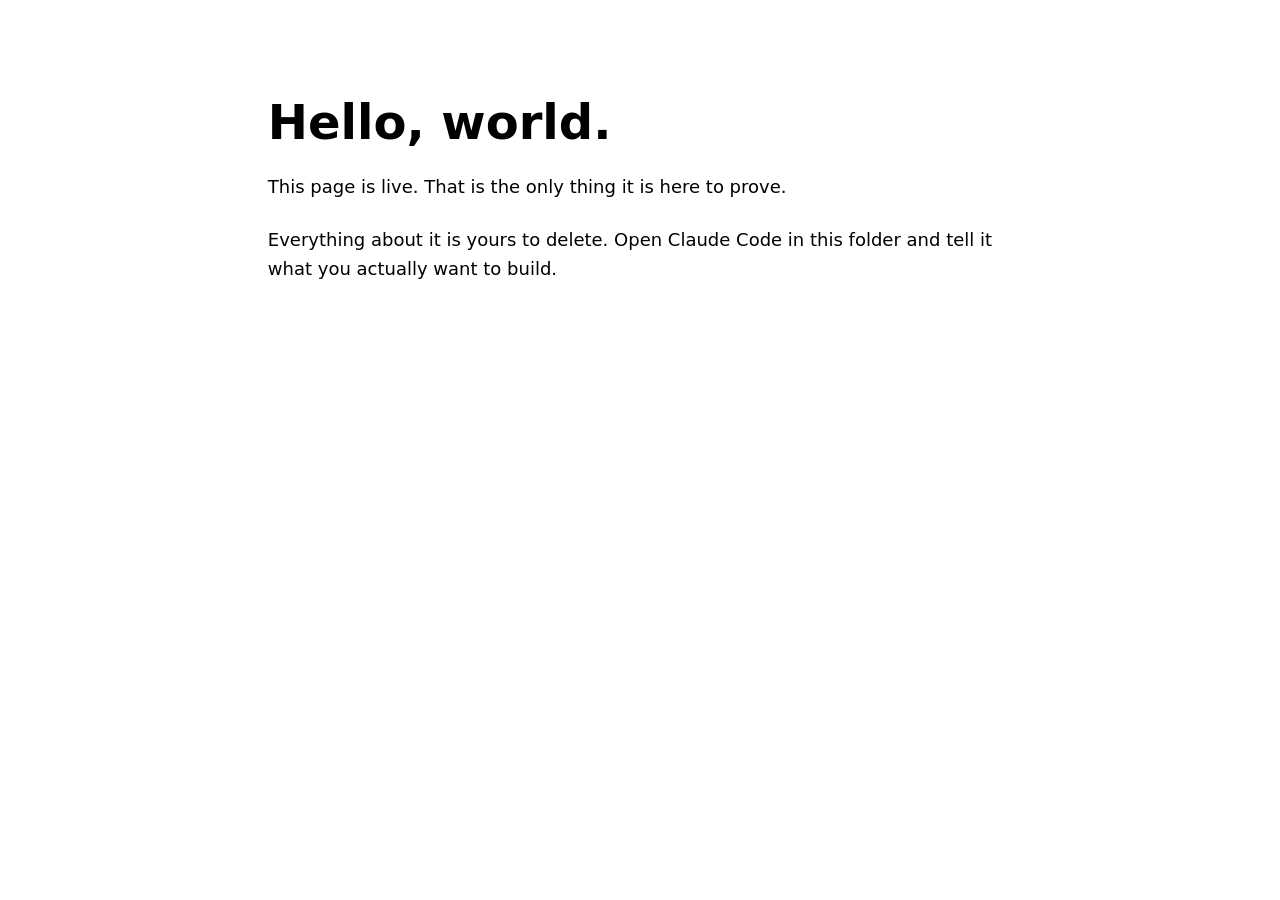
==== index.html @ 1d19a631 "Initial commit" ====
<!doctype html>
<html lang="en">
<head>
  <meta charset="utf-8">
  <meta name="viewport" content="width=device-width, initial-scale=1">
  <title>Hello</title>
  <link rel="stylesheet" href="style.css">
</head>
<body>

  <h1>Hello, world.</h1>

  <p>
    This page is live. That is the only thing it is here to prove.
  </p>

  <p>
    Everything about it is yours to delete. Open Claude Code in this folder and
    tell it what you actually want to build.
  </p>

</body>
</html>
---- style.css ----
/* A deliberately small starting point.
   It exists to prove one thing: this file is loading.
   If you can see spacing and a readable line length, the path in index.html works.

   Delete all of it whenever you want. */

:root {
  /* Makes the page follow the reader's light or dark mode setting, for free. */
  color-scheme: light dark;
}

body {
  font-family: system-ui, -apple-system, "Segoe UI", Roboto, sans-serif;

  /* 65ch caps the line at about 65 characters. Long lines are genuinely hard
     to read, and this single rule does more for legibility than anything else
     in this file. */
  max-width: 65ch;

  margin: 0 auto;
  padding: 4rem 1.5rem;
  line-height: 1.6;
  font-size: 1.125rem;
}

h1 {
  font-size: 3rem;
  line-height: 1.1;
  margin-bottom: 1.5rem;
}

p {
  margin-bottom: 1.5rem;
}
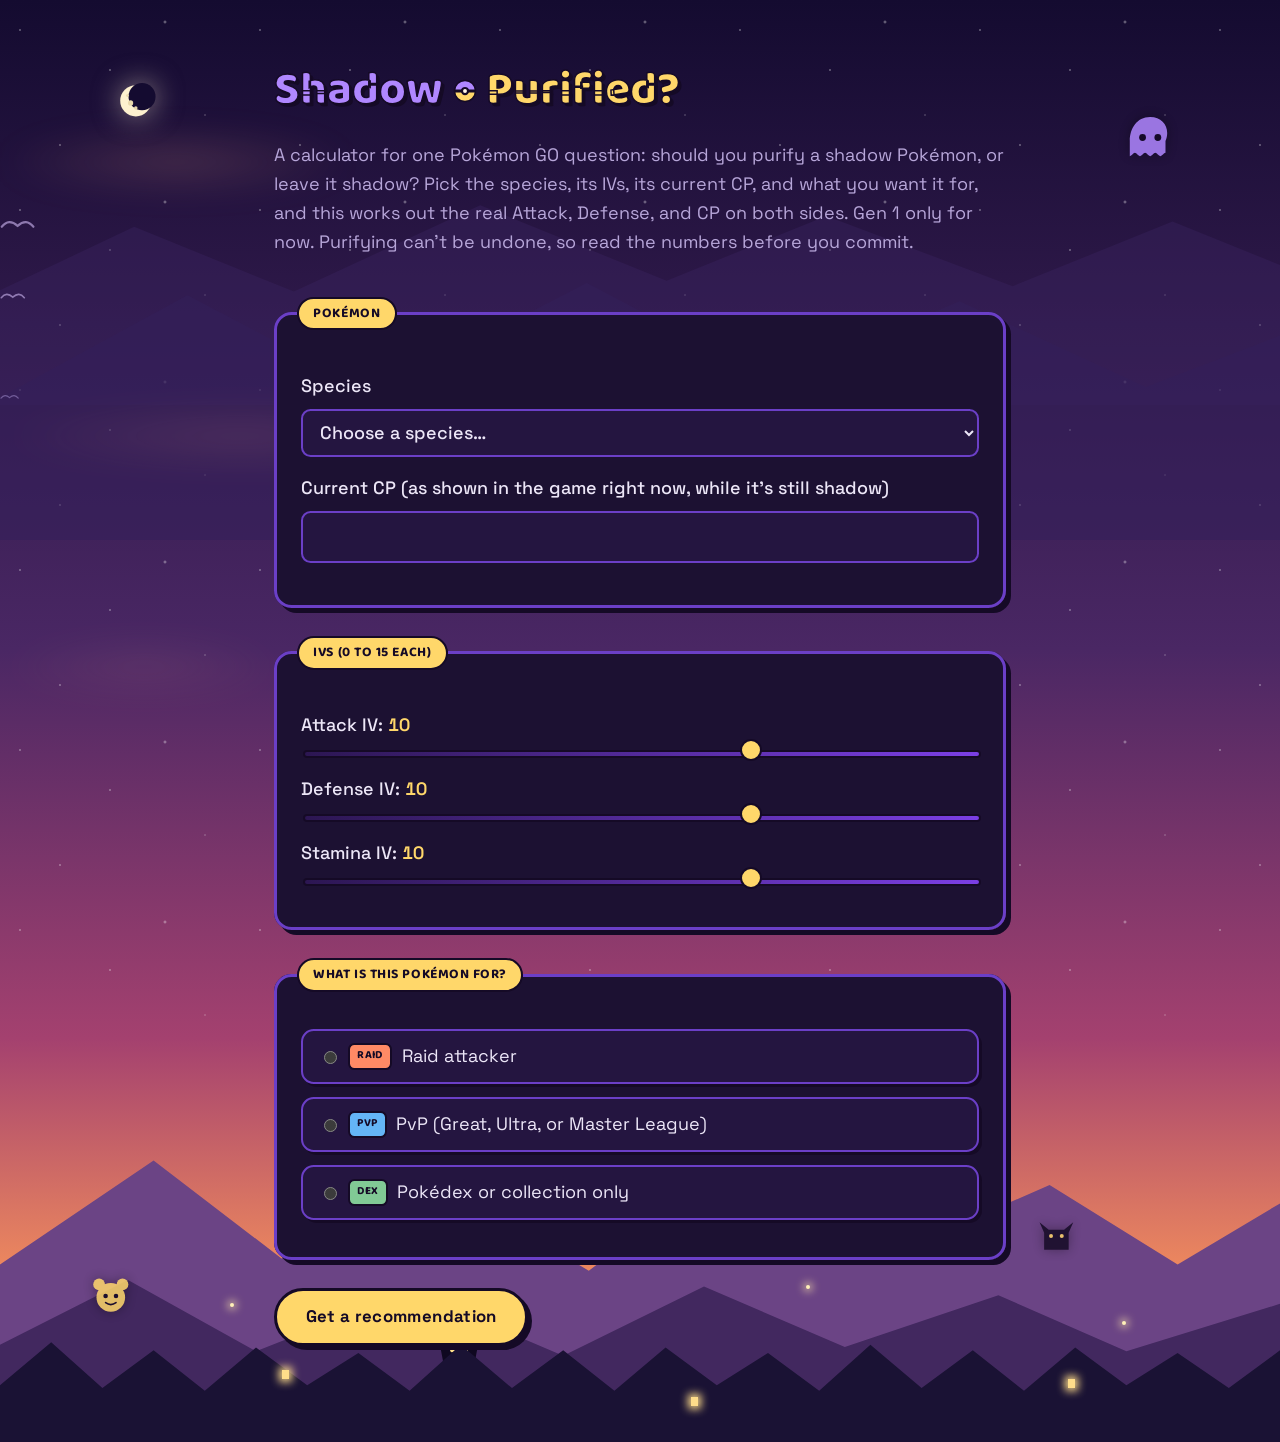
==== commit 440cadf7: "Build the Shadow-or-Purified calculator Replace the starter page with a Pokemon GO shadow/purify dec" ====
--- a/index.html
+++ b/index.html
@@ -3,21 +3,221 @@
 <head>
   <meta charset="utf-8">
   <meta name="viewport" content="width=device-width, initial-scale=1">
-  <title>Hello</title>
+  <title>Shadow or Purified?</title>
+  <link rel="preconnect" href="https://fonts.googleapis.com">
+  <link rel="preconnect" href="https://fonts.gstatic.com" crossorigin>
+  <link href="https://fonts.googleapis.com/css2?family=Baloo+2:wght@500;700;800&family=Space+Grotesk:wght@400;500;600&display=swap" rel="stylesheet">
   <link rel="stylesheet" href="style.css">
 </head>
 <body>
 
-  <h1>Hello, world.</h1>
-
-  <p>
-    This page is live. That is the only thing it is here to prove.
-  </p>
-
-  <p>
-    Everything about it is yours to delete. Open Claude Code in this folder and
-    tell it what you actually want to build.
-  </p>
-
+  <div class="scene" aria-hidden="true">
+    <div class="stars"></div>
+
+    <div class="ridge ridge-far"></div>
+    <div class="ridge ridge-mid"></div>
+
+    <div class="cloud cloud-1"></div>
+    <div class="cloud cloud-2"></div>
+    <div class="cloud cloud-3"></div>
+
+    <div class="shooting-star"></div>
+
+    <svg class="moon" viewBox="0 0 40 40">
+      <circle cx="20" cy="20" r="15" fill="#fdf1cf"/>
+      <circle cx="26" cy="16" r="13" fill="var(--dusk-top)"/>
+      <circle cx="15" cy="22" r="2.5" fill="#e9d9ad"/>
+      <circle cx="20" cy="27" r="1.7" fill="#e9d9ad"/>
+      <circle cx="12" cy="15" r="1.4" fill="#e9d9ad"/>
+    </svg>
+
+    <svg class="bird bird-1" viewBox="0 0 40 16">
+      <path d="M2 12 Q10 2 20 11 Q30 2 38 12" fill="none" stroke="#b9a3dc" stroke-width="2.5" stroke-linecap="round"/>
+    </svg>
+    <svg class="bird bird-2" viewBox="0 0 40 16">
+      <path d="M2 12 Q10 2 20 11 Q30 2 38 12" fill="none" stroke="#b9a3dc" stroke-width="2.5" stroke-linecap="round"/>
+    </svg>
+    <svg class="bird bird-3" viewBox="0 0 40 16">
+      <path d="M2 12 Q10 2 20 11 Q30 2 38 12" fill="none" stroke="#a48fcf" stroke-width="2.5" stroke-linecap="round"/>
+    </svg>
+
+    <svg class="critter critter-ghost" viewBox="0 0 64 64">
+      <path d="M32 6C16 6 8 20 8 34v18c2 0 4-4 6-4s4 4 6 4 4-4 6-4 4 4 6 4 4-4 6-4 4 4 6 4 4-4 6-4V34C56 20 48 6 32 6Z" fill="var(--purple-glow)"/>
+      <circle cx="23" cy="30" r="4" fill="#150a26"/>
+      <circle cx="41" cy="30" r="4" fill="#150a26"/>
+    </svg>
+
+    <div class="layer layer-far"></div>
+    <div class="layer layer-mid"></div>
+
+    <svg class="critter critter-perch" viewBox="0 0 48 48">
+      <path d="M8 44 L8 22 L2 8 L14 18 L34 18 L46 8 L40 22 L40 44 Z" fill="#140a24"/>
+      <circle cx="17" cy="26" r="2.6" fill="var(--gold)"/>
+      <circle cx="31" cy="26" r="2.6" fill="var(--gold)"/>
+    </svg>
+
+    <svg class="peeker" viewBox="0 0 60 40">
+      <path d="M10 40 L4 8 L20 24 L40 24 L56 8 L50 40 Z" fill="#0f0820"/>
+      <circle cx="22" cy="26" r="3.2" fill="#ffdf8a"/>
+      <circle cx="38" cy="26" r="3.2" fill="#ffdf8a"/>
+    </svg>
+
+    <div class="layer layer-near"></div>
+
+    <span class="window w1"></span>
+    <span class="window w2"></span>
+    <span class="window w3"></span>
+    <span class="firefly f1"></span>
+    <span class="firefly f2"></span>
+    <span class="firefly f3"></span>
+    <span class="firefly f4"></span>
+
+    <svg class="critter critter-round" viewBox="0 0 64 64">
+      <circle cx="32" cy="36" r="22" fill="var(--gold)"/>
+      <circle cx="14" cy="16" r="9" fill="var(--gold)"/>
+      <circle cx="50" cy="16" r="9" fill="var(--gold)"/>
+      <circle cx="24" cy="34" r="3.5" fill="#150a26"/>
+      <circle cx="40" cy="34" r="3.5" fill="#150a26"/>
+      <path d="M24 44q8 6 16 0" stroke="#150a26" stroke-width="2.5" fill="none" stroke-linecap="round"/>
+    </svg>
+  </div>
+
+  <main>
+    <header>
+      <h1>
+        <span class="word-shadow">Shadow</span>
+        <svg class="ball-divider" viewBox="0 0 32 32" aria-hidden="true">
+          <path d="M2 16a14 14 0 0 1 28 0Z" fill="#b087ff"/>
+          <path d="M2 16a14 14 0 0 0 28 0Z" fill="#ffd76a"/>
+          <rect x="1.5" y="14" width="29" height="4" fill="#150a26"/>
+          <circle cx="16" cy="16" r="14" fill="none" stroke="#150a26" stroke-width="2"/>
+          <circle cx="16" cy="16" r="5.5" fill="#150a26"/>
+          <circle cx="16" cy="16" r="2.6" fill="#fff8e7"/>
+        </svg>
+        <span class="word-purified">Purified?</span>
+      </h1>
+      <p class="tagline">
+        A calculator for one Pokémon GO question: should you purify a shadow
+        Pokémon, or leave it shadow? Pick the species, its IVs, its current
+        CP, and what you want it for, and this works out the real Attack,
+        Defense, and CP on both sides. Gen 1 only for now. Purifying can't
+        be undone, so read the numbers before you commit.
+      </p>
+    </header>
+
+    <form id="calc-form">
+      <fieldset>
+        <legend>Pokémon</legend>
+
+        <label class="field">
+          Species
+          <select id="species" required>
+            <option value="" disabled selected>Choose a species&hellip;</option>
+          </select>
+        </label>
+
+        <label class="field">
+          Current CP (as shown in the game right now, while it's still shadow)
+          <input type="number" id="current-cp" min="10" max="9999" step="1" required>
+        </label>
+      </fieldset>
+
+      <fieldset>
+        <legend>IVs (0 to 15 each)</legend>
+
+        <label class="field">
+          Attack IV: <output id="iv-atk-value" for="iv-atk">10</output>
+          <input type="range" id="iv-atk" min="0" max="15" step="1" value="10">
+        </label>
+
+        <label class="field">
+          Defense IV: <output id="iv-def-value" for="iv-def">10</output>
+          <input type="range" id="iv-def" min="0" max="15" step="1" value="10">
+        </label>
+
+        <label class="field">
+          Stamina IV: <output id="iv-sta-value" for="iv-sta">10</output>
+          <input type="range" id="iv-sta" min="0" max="15" step="1" value="10">
+        </label>
+      </fieldset>
+
+      <fieldset>
+        <legend>What is this Pokémon for?</legend>
+
+        <label class="option">
+          <input type="radio" name="purpose" value="raid" required>
+          <span class="tag tag-raid">RAID</span>
+          Raid attacker
+        </label>
+
+        <label class="option">
+          <input type="radio" name="purpose" value="pvp">
+          <span class="tag tag-pvp">PVP</span>
+          PvP (Great, Ultra, or Master League)
+        </label>
+
+        <label class="option">
+          <input type="radio" name="purpose" value="dex">
+          <span class="tag tag-dex">DEX</span>
+          Pokédex or collection only
+        </label>
+      </fieldset>
+
+      <button type="submit">Get a recommendation</button>
+    </form>
+
+    <p id="cp-error" class="error" hidden>
+      Those numbers don't line up with a real Pokémon: double check the
+      species, the IVs, and the CP against what the game actually shows you.
+    </p>
+
+    <section id="result" hidden>
+      <h2 id="result-heading">
+        <svg class="icon icon-shadow" viewBox="0 0 24 24" aria-hidden="true">
+          <path d="M12 2a10 10 0 1 0 8.66 15c-4.7 1.35-9.2-2.24-9.2-7A7.2 7.2 0 0 1 15.5 3.06 9.96 9.96 0 0 0 12 2Z"/>
+        </svg>
+        <svg class="icon icon-purified" viewBox="0 0 24 24" aria-hidden="true">
+          <path d="M12 2l1.8 5.6L19.4 9l-5.6 1.8L12 16l-1.8-5.2L4.6 9l5.6-1.4L12 2Zm7 10.5l.9 2.6 2.6.9-2.6.9-.9 2.6-.9-2.6-2.6-.9 2.6-.9.9-2.6Z"/>
+        </svg>
+        <span id="result-verdict"></span>
+      </h2>
+
+      <table id="result-table">
+        <thead>
+          <tr>
+            <th scope="col"></th>
+            <th scope="col">Shadow</th>
+            <th scope="col">Purified</th>
+          </tr>
+        </thead>
+        <tbody>
+          <tr>
+            <th scope="row">Attack</th>
+            <td id="stat-atk-shadow"></td>
+            <td id="stat-atk-purified"></td>
+          </tr>
+          <tr>
+            <th scope="row">Defense</th>
+            <td id="stat-def-shadow"></td>
+            <td id="stat-def-purified"></td>
+          </tr>
+          <tr>
+            <th scope="row">CP</th>
+            <td id="stat-cp-shadow"></td>
+            <td id="stat-cp-purified"></td>
+          </tr>
+        </tbody>
+      </table>
+
+      <p id="result-reasoning"></p>
+      <p class="reminder">
+        Remember: purifying is permanent. There is no way to turn a purified
+        Pokémon back into a shadow one.
+      </p>
+    </section>
+  </main>
+
+  <script src="pokemon-data.js"></script>
+  <script src="script.js"></script>
 </body>
 </html>
--- a/style.css
+++ b/style.css
@@ -1,34 +1,675 @@
-/* A deliberately small starting point.
-   It exists to prove one thing: this file is loading.
-   If you can see spacing and a readable line length, the path in index.html works.
-
-   Delete all of it whenever you want. */
+/* Shadow / Purified theme, styled like a mobile game's card UI.
+   The page lives in the dark "shadow" world by default: near-black,
+   violet glow, chunky rounded cards with hard offset shadows and a
+   playful bubble-letter display font, the way a game's menu screens
+   look, without copying any one game's actual logo or palette.
+   The one thing that ever turns bright is the result panel when the
+   verdict is "purify it", a small pocket of gold/cream light in the
+   dark, echoing the actual calculator.
+   This commits to one look on purpose rather than following the
+   visitor's light/dark system setting, the way a themed game page does. */
 
 :root {
-  /* Makes the page follow the reader's light or dark mode setting, for free. */
-  color-scheme: light dark;
+  color-scheme: dark;
+
+  --void: #0a0714;
+  --panel-solid: #1c1132;
+  --panel-solid-2: #241540;
+  --outline: #150a26;
+  --border: #6b3fc7;
+  --purple-deep: #2c1652;
+  --purple-mid: #7b3fe4;
+  --purple-glow: #b087ff;
+  --text: #ece6f7;
+  --text-dim: #b7a6d9;
+  --danger: #ff8a80;
+
+  --gold: #ffd76a;
+  --gold-deep: #c8900a;
+  --cream: #fff6e2;
+  --ink: #3a2c05;
+
+  --dusk-top: #140b30;
+  --dusk-mid: #4a2764;
+  --dusk-low: #a4416f;
+  --dusk-horizon: #ff9a5a;
+  --mtn-far: #6b4485;
+  --mtn-mid: #42285f;
+  --mtn-near: #1a1234;
+  --window-glow: #ffdd8a;
+}
+
+* {
+  box-sizing: border-box;
+}
+
+html {
+  overflow-x: hidden;
 }
 
 body {
-  font-family: system-ui, -apple-system, "Segoe UI", Roboto, sans-serif;
-
-  /* 65ch caps the line at about 65 characters. Long lines are genuinely hard
-     to read, and this single rule does more for legibility than anything else
-     in this file. */
-  max-width: 65ch;
-
-  margin: 0 auto;
-  padding: 4rem 1.5rem;
+  position: relative;
+  overflow-x: hidden;
+  margin: 0;
+  min-height: 100vh;
+  background: var(--dusk-top);
+  color: var(--text);
+  font-family: "Space Grotesk", system-ui, -apple-system, "Segoe UI", Roboto, sans-serif;
   line-height: 1.6;
   font-size: 1.125rem;
 }
 
+/* An original dusk landscape behind everything: sky, stars, two mountain
+   silhouette layers, a glowing window, and a treeline, all drawn with CSS
+   gradients and clip-path, no images, no borrowed art. Two small original
+   silhouette critters (not any specific Pokemon) drift over it. */
+.scene {
+  position: absolute;
+  inset: 0;
+  z-index: 0;
+  pointer-events: none;
+  overflow: hidden;
+  background: linear-gradient(
+    180deg,
+    var(--dusk-top) 0%,
+    var(--dusk-mid) 45%,
+    var(--dusk-low) 72%,
+    var(--dusk-horizon) 92%,
+    var(--dusk-horizon) 100%
+  );
+}
+
+.stars {
+  position: absolute;
+  inset: 0 0 28% 0;
+  background-image:
+    radial-gradient(1.5px 1.5px at 20px 30px, #fff, transparent),
+    radial-gradient(1.5px 1.5px at 110px 70px, #fff, transparent),
+    radial-gradient(2px 2px at 165px 22px, #fff, transparent),
+    radial-gradient(1px 1px at 205px 115px, #fff, transparent),
+    radial-gradient(1.5px 1.5px at 60px 145px, #fff, transparent);
+  background-size: 240px 180px;
+  background-repeat: repeat;
+  opacity: 0.5;
+  animation: twinkle 5s ease-in-out infinite alternate;
+}
+
+@keyframes twinkle {
+  from { opacity: 0.5; }
+  to { opacity: 0.95; }
+}
+
+/* Faint distant ranges high in the sky, for depth behind the header. */
+.ridge {
+  position: absolute;
+  left: -2%;
+  right: -2%;
+  pointer-events: none;
+}
+
+.ridge-far {
+  top: 15vh;
+  height: 30vh;
+  background: #3b2560;
+  opacity: 0.4;
+  clip-path: polygon(
+    0 100%, 0 62%, 12% 34%, 24% 58%, 38% 26%, 52% 54%,
+    64% 30%, 78% 56%, 90% 32%, 100% 52%, 100% 100%
+  );
+}
+
+.ridge-mid {
+  top: 26vh;
+  height: 34vh;
+  background: #34205a;
+  opacity: 0.55;
+  clip-path: polygon(
+    0 100%, 0 58%, 16% 20%, 30% 52%, 46% 16%, 60% 48%,
+    74% 22%, 88% 50%, 100% 30%, 100% 100%
+  );
+}
+
+/* Soft dusk clouds catching warm light, drifting slowly. */
+.cloud {
+  position: absolute;
+  height: 4rem;
+  border-radius: 50%;
+  background: radial-gradient(ellipse at center, rgba(255, 170, 140, 0.18), transparent 72%);
+  filter: blur(16px);
+}
+
+.cloud-1 {
+  top: 9%;
+  width: 22rem;
+  animation: drift-cloud 70s linear infinite -12s;
+}
+
+.cloud-2 {
+  top: 28%;
+  width: 30rem;
+  opacity: 0.7;
+  animation: drift-cloud 105s linear infinite -50s;
+}
+
+.cloud-3 {
+  top: 44%;
+  width: 18rem;
+  opacity: 0.5;
+  animation: drift-cloud 85s linear infinite -25s;
+}
+
+@keyframes drift-cloud {
+  from { transform: translateX(-30vw); }
+  to { transform: translateX(120vw); }
+}
+
+/* An occasional shooting star. It travels down and to the right; the
+   bar is tilted to the same 20 degrees so the streak follows its path,
+   with the bright head leading and the trail fading out behind it. */
+.shooting-star {
+  position: absolute;
+  top: 7%;
+  left: 42%;
+  width: 110px;
+  height: 2px;
+  background: linear-gradient(90deg, transparent, #fff);
+  border-radius: 2px;
+  opacity: 0;
+  transform: rotate(20deg);
+  animation: shoot 11s ease-in infinite;
+}
+
+.shooting-star::after {
+  content: "";
+  position: absolute;
+  right: -2px;
+  top: -2px;
+  width: 6px;
+  height: 6px;
+  border-radius: 50%;
+  background: #fff;
+  box-shadow: 0 0 10px 2px rgba(255, 255, 255, 0.9);
+}
+
+@keyframes shoot {
+  0%, 82% { opacity: 0; transform: translate(0, 0) rotate(20deg); }
+  85% { opacity: 1; }
+  93% { opacity: 1; }
+  98%, 100% { opacity: 0; transform: translate(260px, 95px) rotate(20deg); }
+}
+
+/* The moon, low in the sky. */
+.moon {
+  position: absolute;
+  top: 5rem;
+  left: 9%;
+  width: 2.6rem;
+  height: 2.6rem;
+  filter: drop-shadow(0 0 14px rgba(253, 241, 207, 0.5));
+}
+
+/* Two birds gliding across the sky. */
+.bird {
+  position: absolute;
+  width: 2.2rem;
+  height: 0.9rem;
+  opacity: 0.7;
+}
+
+.bird-1 {
+  top: 15%;
+  animation: glide 26s linear infinite -8s;
+}
+
+.bird-2 {
+  top: 20%;
+  width: 1.6rem;
+  animation: glide 34s linear infinite -22s;
+}
+
+.bird-3 {
+  top: 27%;
+  width: 1.2rem;
+  opacity: 0.55;
+  animation: glide 40s linear infinite -5s;
+}
+
+@keyframes glide {
+  from { transform: translateX(-10vw); }
+  to { transform: translateX(112vw); }
+}
+
+/* Layered hills, each one solid all the way down to the bottom of the
+   page so no sky shows between them. Furthest back is lightest. */
+.layer {
+  position: absolute;
+  left: 0;
+  right: 0;
+  bottom: 0;
+}
+
+.layer-far {
+  height: 34vh;
+  background: var(--mtn-far);
+  clip-path: polygon(
+    0 100%, 0 42%, 12% 8%, 22% 40%, 34% 14%, 46% 44%, 58% 6%,
+    70% 38%, 82% 16%, 92% 42%, 100% 22%, 100% 100%
+  );
+}
+
+.layer-mid {
+  height: 24vh;
+  background: var(--mtn-mid);
+  clip-path: polygon(
+    0 100%, 0 55%, 10% 25%, 20% 58%, 32% 30%, 44% 60%, 55% 28%,
+    66% 56%, 78% 32%, 88% 58%, 100% 36%, 100% 100%
+  );
+}
+
+.layer-near {
+  height: 15vh;
+  background: var(--mtn-near);
+  clip-path: polygon(
+    0 100%, 0 58%, 4% 26%, 8% 60%, 12% 32%, 16% 62%, 20% 30%, 24% 58%,
+    28% 34%, 32% 62%, 36% 28%, 40% 60%, 44% 32%, 48% 62%, 52% 30%,
+    56% 58%, 60% 34%, 64% 62%, 68% 28%, 72% 60%, 76% 32%, 80% 62%,
+    84% 30%, 88% 58%, 92% 34%, 96% 60%, 100% 32%, 100% 100%
+  );
+}
+
+/* Warm lit windows dotted along the treeline. */
+.window {
+  position: absolute;
+  width: 7px;
+  height: 9px;
+  background: var(--window-glow);
+  box-shadow: 0 0 9px 3px var(--window-glow);
+}
+
+.w1 { bottom: 7vh; left: 22%; animation: flicker 3.5s ease-in-out infinite; }
+.w2 { bottom: 4vh; left: 54%; animation: flicker 4.2s ease-in-out infinite 1s; }
+.w3 { bottom: 6vh; right: 16%; animation: flicker 3s ease-in-out infinite 0.5s; }
+
+@keyframes flicker {
+  0%, 100% { opacity: 1; }
+  50% { opacity: 0.55; }
+}
+
+/* Fireflies drifting just above the trees. */
+.firefly {
+  position: absolute;
+  width: 4px;
+  height: 4px;
+  border-radius: 50%;
+  background: #fff0b8;
+  box-shadow: 0 0 8px 2px rgba(255, 233, 168, 0.9);
+}
+
+.f1 { bottom: 15vh; left: 18%; animation: float-bug 9s ease-in-out infinite; }
+.f2 { bottom: 12vh; left: 40%; animation: float-bug 11s ease-in-out infinite 2s; }
+.f3 { bottom: 17vh; left: 63%; animation: float-bug 8s ease-in-out infinite 1s; }
+.f4 { bottom: 13vh; right: 12%; animation: float-bug 12s ease-in-out infinite 3s; }
+
+@keyframes float-bug {
+  0%, 100% { transform: translate(0, 0); opacity: 0.5; }
+  25% { transform: translate(14px, -10px); opacity: 1; }
+  50% { transform: translate(-6px, -18px); opacity: 0.7; }
+  75% { transform: translate(-16px, -6px); opacity: 1; }
+}
+
+.critter {
+  position: absolute;
+  opacity: 0.85;
+  filter: drop-shadow(0 0 6px rgba(0, 0, 0, 0.4));
+}
+
+.critter-ghost {
+  top: 7rem;
+  right: 8%;
+  width: 3.4rem;
+  height: 3.4rem;
+  animation: bob 6s ease-in-out infinite;
+}
+
+.critter-round {
+  bottom: 14vh;
+  left: 7%;
+  width: 2.6rem;
+  height: 2.6rem;
+  animation: bob 5s ease-in-out infinite reverse;
+}
+
+/* A critter sitting on the mid ridge, watching. */
+.critter-perch {
+  bottom: 21vh;
+  right: 16%;
+  width: 2.3rem;
+  height: 2.3rem;
+}
+
+/* A second critter down among the trees, with glowing eyes. */
+.peeker {
+  position: absolute;
+  bottom: 9vh;
+  left: 34%;
+  width: 3rem;
+  height: 2rem;
+}
+
+@keyframes bob {
+  0%, 100% { transform: translateY(0); }
+  50% { transform: translateY(-10px); }
+}
+
+main {
+  position: relative;
+  z-index: 1;
+  max-width: 65ch;
+  margin: 0 auto;
+  padding: 4rem 1.5rem 6rem;
+}
+
+header {
+  margin-bottom: 2.5rem;
+}
+
 h1 {
-  font-size: 3rem;
-  line-height: 1.1;
+  font-family: "Baloo 2", "Space Grotesk", sans-serif;
+  font-weight: 800;
+  font-size: clamp(2.1rem, 6vw, 2.9rem);
+  line-height: 1.15;
+  margin: 0 0 1.5rem;
+  display: flex;
+  align-items: center;
+  flex-wrap: wrap;
+  gap: 0.5rem 0.6rem;
+}
+
+h1 .word-shadow,
+h1 .word-purified {
+  -webkit-text-stroke: 1.5px var(--outline);
+  text-shadow: 3px 3px 0 var(--outline);
+}
+
+h1 .word-shadow {
+  color: var(--purple-glow);
+}
+
+h1 .word-purified {
+  color: var(--gold);
+}
+
+.ball-divider {
+  width: 1.5rem;
+  height: 1.5rem;
+  flex: none;
+  animation: spin-slow 9s linear infinite;
+}
+
+@keyframes spin-slow {
+  to { transform: rotate(360deg); }
+}
+
+.tagline {
+  color: var(--text-dim);
+  margin: 0;
+}
+
+fieldset {
+  border: 3px solid var(--border);
+  border-radius: 1.1rem;
+  padding: 1.5rem 1.5rem 1.5rem;
+  margin: 0 0 1.75rem;
+  background: var(--panel-solid);
+  box-shadow: 5px 5px 0 var(--outline);
+}
+
+legend {
+  font-family: "Baloo 2", sans-serif;
+  font-weight: 700;
+  font-size: 0.85rem;
+  letter-spacing: 0.04em;
+  text-transform: uppercase;
+  color: var(--outline);
+  background: var(--gold);
+  border: 2px solid var(--outline);
+  border-radius: 999px;
+  padding: 0.25rem 0.9rem;
+  margin-left: -0.25rem;
+}
+
+.field {
+  display: block;
+  margin: 1.1rem 0;
+  font-weight: 500;
+}
+
+.field select,
+.field input[type="number"] {
+  display: block;
+  width: 100%;
+  margin-top: 0.5rem;
+  font: inherit;
+  color: var(--text);
+  background: var(--panel-solid-2);
+  border: 2px solid var(--border);
+  border-radius: 0.6rem;
+  padding: 0.6rem 0.8rem;
+}
+
+.field select:focus,
+.field input[type="number"]:focus {
+  outline: none;
+  border-color: var(--purple-glow);
+  box-shadow: 0 0 0 3px rgba(176, 135, 255, 0.3);
+}
+
+.field output {
+  font-weight: 600;
+  font-variant-numeric: tabular-nums;
+  color: var(--gold);
+}
+
+/* Custom range sliders, since the browser default doesn't fit the theme. */
+input[type="range"] {
+  display: block;
+  width: 100%;
+  margin-top: 0.6rem;
+  -webkit-appearance: none;
+  appearance: none;
+  height: 8px;
+  border-radius: 999px;
+  background: linear-gradient(90deg, var(--purple-deep), var(--purple-mid));
+  border: 2px solid var(--outline);
+  cursor: pointer;
+}
+
+input[type="range"]::-webkit-slider-thumb {
+  -webkit-appearance: none;
+  appearance: none;
+  width: 22px;
+  height: 22px;
+  border-radius: 50%;
+  background: var(--gold);
+  border: 2px solid var(--outline);
+  margin-top: -8px;
+}
+
+input[type="range"]::-moz-range-thumb {
+  width: 22px;
+  height: 22px;
+  border-radius: 50%;
+  background: var(--gold);
+  border: 2px solid var(--outline);
+}
+
+input[type="range"]::-moz-range-track {
+  height: 8px;
+  border-radius: 999px;
+  background: linear-gradient(90deg, var(--purple-deep), var(--purple-mid));
+}
+
+/* Radio options styled as chunky selectable pills, like a game's toggle
+   cards, using :has() to light up the pill that wraps the checked input. */
+.option {
+  display: flex;
+  align-items: center;
+  margin: 0.8rem 0;
+  padding: 0.7rem 1rem;
+  border: 2px solid var(--border);
+  border-radius: 0.8rem;
+  background: var(--panel-solid-2);
+  box-shadow: 3px 3px 0 var(--outline);
+  cursor: pointer;
+  transition: transform 0.1s ease, box-shadow 0.1s ease, background 0.15s ease;
+}
+
+.option:has(input:checked) {
+  background: var(--purple-mid);
+  transform: translate(2px, 2px);
+  box-shadow: 1px 1px 0 var(--outline);
+}
+
+.option input {
+  accent-color: var(--gold);
+  margin-right: 0.7rem;
+}
+
+.tag {
+  font-family: "Baloo 2", sans-serif;
+  font-weight: 700;
+  font-size: 0.7rem;
+  letter-spacing: 0.03em;
+  color: var(--outline);
+  border: 2px solid var(--outline);
+  border-radius: 0.4rem;
+  padding: 0.15rem 0.45rem;
+  margin-right: 0.6rem;
+}
+
+.tag-raid { background: #ff8a65; }
+.tag-pvp { background: #64b5f6; }
+.tag-dex { background: #81c995; }
+
+button {
+  font-family: "Baloo 2", sans-serif;
+  font: inherit;
+  font-weight: 700;
+  letter-spacing: 0.02em;
+  font-size: 1.05rem;
+  padding: 0.8rem 1.8rem;
+  border: 3px solid var(--outline);
+  border-radius: 999px;
+  background: var(--gold);
+  color: var(--outline);
+  box-shadow: 4px 4px 0 var(--outline);
+  cursor: pointer;
+  transition: transform 0.1s ease, box-shadow 0.1s ease;
+}
+
+button:hover {
+  filter: brightness(1.05);
+}
+
+button:active {
+  transform: translate(4px, 4px);
+  box-shadow: 0 0 0 var(--outline);
+}
+
+.error {
+  color: var(--danger);
+  font-weight: 600;
+}
+
+/* --- Result panel: the one part of the page that changes theme --- */
+
+#result {
+  margin-top: 2rem;
+  padding: 1.5rem 1.75rem;
+  border-radius: 1.1rem;
+  border: 3px solid var(--border);
+  background: var(--panel-solid);
+  box-shadow: 5px 5px 0 var(--outline);
+  transition: background 0.5s ease, border-color 0.5s ease, box-shadow 0.5s ease, color 0.5s ease;
+  animation: result-pop 0.35s ease;
+}
+
+@keyframes result-pop {
+  from { opacity: 0; transform: scale(0.97) translateY(6px); }
+  to { opacity: 1; transform: scale(1) translateY(0); }
+}
+
+#result.verdict-purified {
+  background: linear-gradient(160deg, var(--cream), #ffecb3 120%);
+  border-color: var(--gold-deep);
+  box-shadow: 5px 5px 0 var(--gold-deep);
+  color: var(--ink);
+}
+
+#result h2 {
+  font-family: "Baloo 2", sans-serif;
+  font-size: 1.35rem;
+  margin: 0 0 1.25rem;
+  display: flex;
+  align-items: center;
+  gap: 0.6rem;
+}
+
+.icon {
+  width: 1.4em;
+  height: 1.4em;
+  flex: none;
+  display: none;
+  fill: currentColor;
+}
+
+#result.verdict-shadow .icon-shadow {
+  display: inline-block;
+  color: var(--purple-glow);
+}
+
+#result.verdict-purified .icon-purified {
+  display: inline-block;
+  color: var(--gold-deep);
+}
+
+#result-table {
+  width: 100%;
+  border-collapse: collapse;
   margin-bottom: 1.5rem;
 }
 
-p {
-  margin-bottom: 1.5rem;
-}
+#result-table th,
+#result-table td {
+  text-align: left;
+  padding: 0.5rem 0.75rem;
+  border-bottom: 2px solid var(--border);
+}
+
+#result.verdict-purified #result-table th,
+#result.verdict-purified #result-table td {
+  border-bottom-color: rgba(200, 144, 10, 0.35);
+}
+
+#result-table th[scope="col"]:not(:first-child),
+#result-table td {
+  text-align: right;
+  font-variant-numeric: tabular-nums;
+}
+
+#result-reasoning {
+  margin-bottom: 1rem;
+}
+
+.reminder {
+  font-size: 0.95rem;
+  font-style: italic;
+  opacity: 0.85;
+  margin-bottom: 0;
+}
+
+@media (max-width: 420px) {
+  main {
+    padding: 3rem 1.1rem 4rem;
+  }
+}
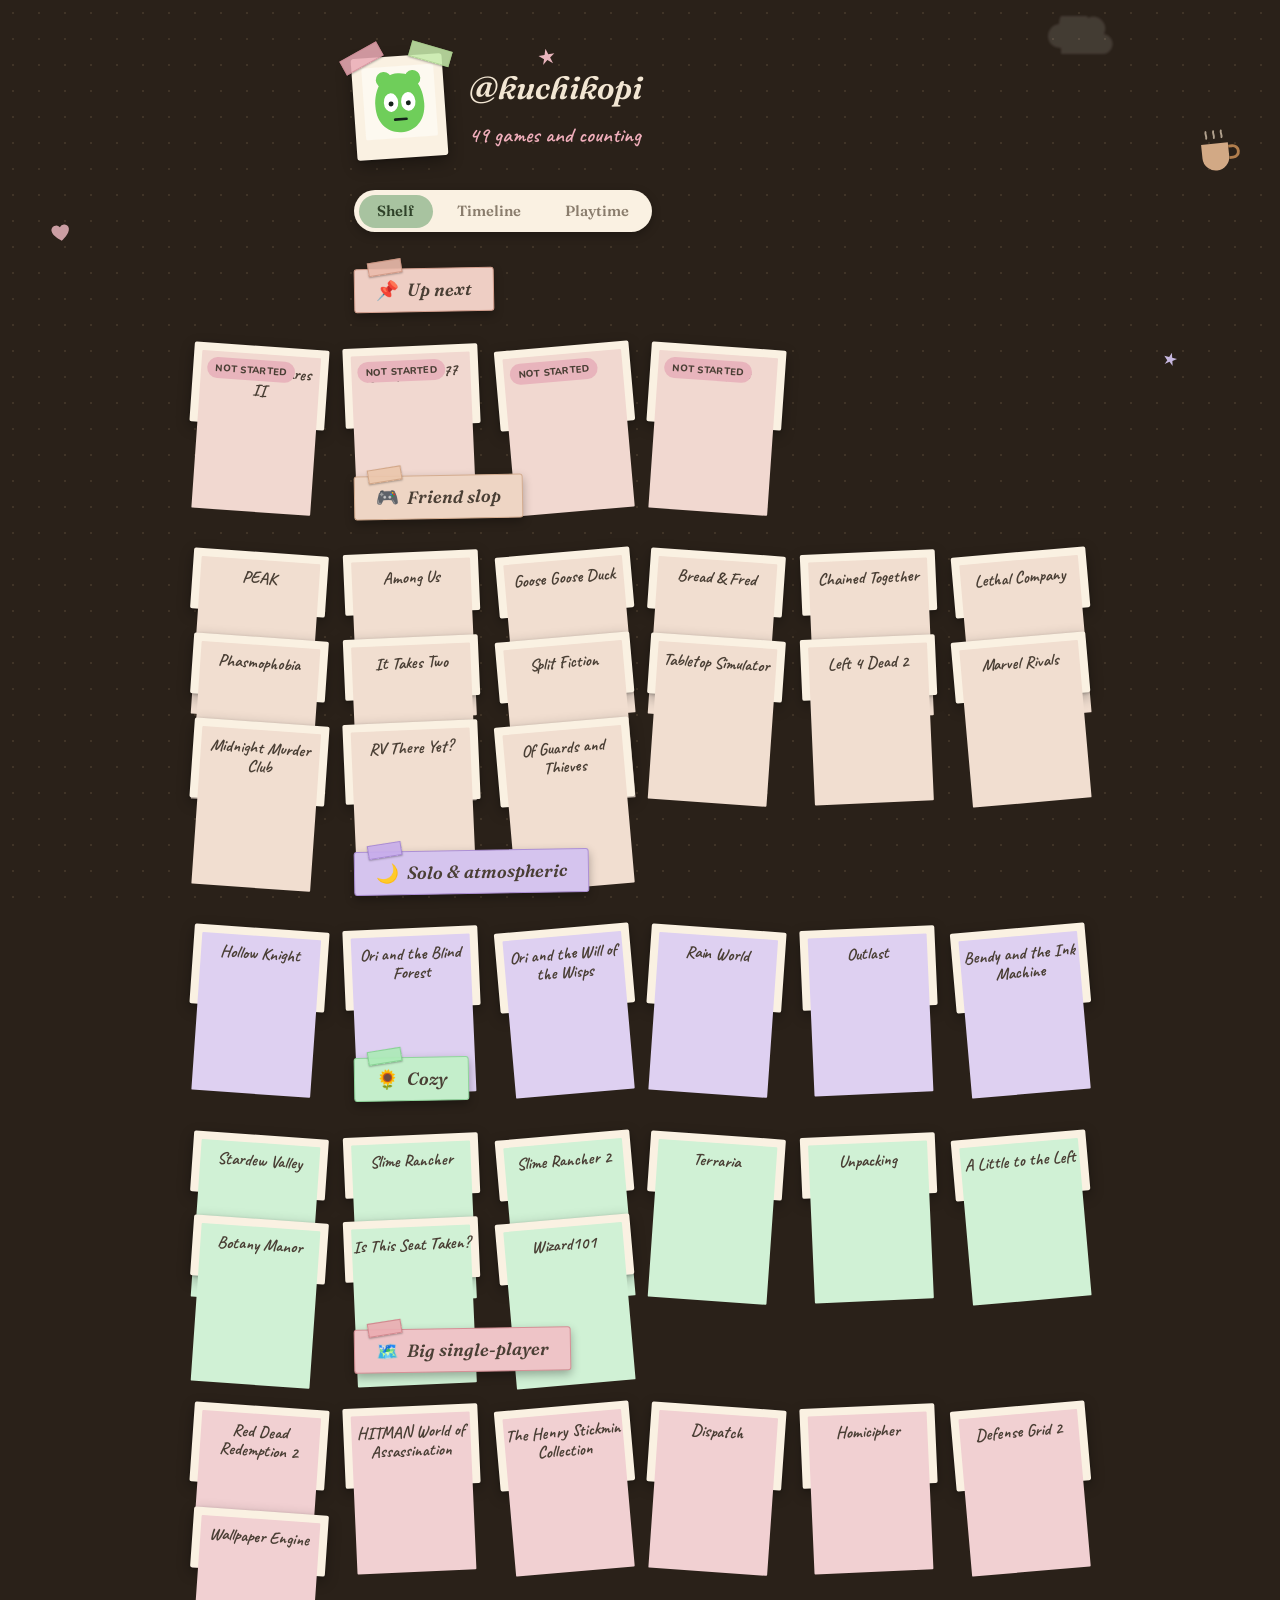
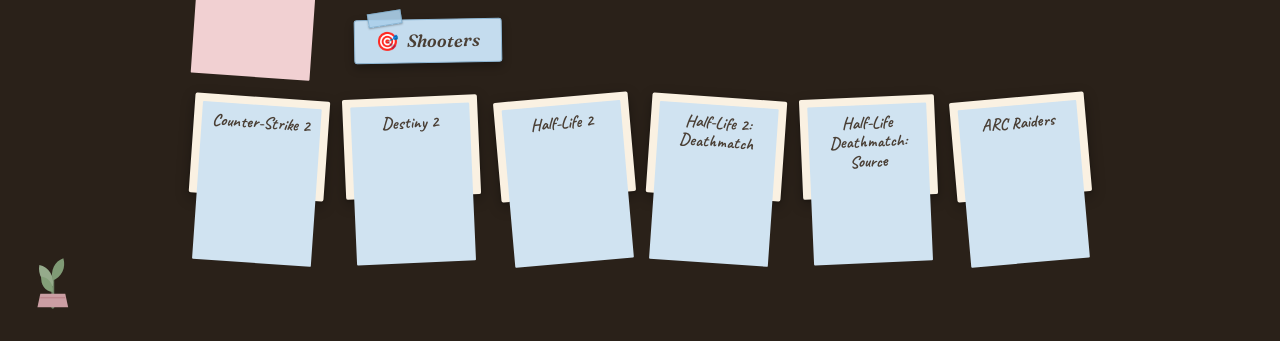
==== commit 10e6bb6c: "Swap Pokemon Go calculator for a game library timeline site The Shadow-or-Purified calculator moves " ====
--- a/index.html
+++ b/index.html
@@ -3,221 +3,72 @@
 <head>
   <meta charset="utf-8">
   <meta name="viewport" content="width=device-width, initial-scale=1">
-  <title>Shadow or Purified?</title>
+  <title>@kuchikopi's game library</title>
   <link rel="preconnect" href="https://fonts.googleapis.com">
   <link rel="preconnect" href="https://fonts.gstatic.com" crossorigin>
-  <link href="https://fonts.googleapis.com/css2?family=Baloo+2:wght@500;700;800&family=Space+Grotesk:wght@400;500;600&display=swap" rel="stylesheet">
-  <link rel="stylesheet" href="style.css">
+  <link rel="preconnect" href="https://cdn.cloudflare.steamstatic.com">
+  <link href="https://fonts.googleapis.com/css2?family=Fraunces:ital,wght@0,500;0,600;1,500;1,600&family=Caveat:wght@600;700&family=Nunito:wght@400;600;700;800&display=swap" rel="stylesheet">
+  <link rel="stylesheet" href="journal.css?v=26">
 </head>
-<body>
+<body class="journal">
 
-  <div class="scene" aria-hidden="true">
-    <div class="stars"></div>
+  <div class="paper-texture" aria-hidden="true"></div>
 
-    <div class="ridge ridge-far"></div>
-    <div class="ridge ridge-mid"></div>
-
-    <div class="cloud cloud-1"></div>
-    <div class="cloud cloud-2"></div>
-    <div class="cloud cloud-3"></div>
-
-    <div class="shooting-star"></div>
-
-    <svg class="moon" viewBox="0 0 40 40">
-      <circle cx="20" cy="20" r="15" fill="#fdf1cf"/>
-      <circle cx="26" cy="16" r="13" fill="var(--dusk-top)"/>
-      <circle cx="15" cy="22" r="2.5" fill="#e9d9ad"/>
-      <circle cx="20" cy="27" r="1.7" fill="#e9d9ad"/>
-      <circle cx="12" cy="15" r="1.4" fill="#e9d9ad"/>
+  <div class="decor" aria-hidden="true">
+    <svg class="doodle doodle-plant" viewBox="0 0 60 70">
+      <path d="M30 68V38" stroke="#7c9473" stroke-width="3" stroke-linecap="round" fill="none"/>
+      <path d="M30 46c-10-2-16-12-14-22 10 2 16 12 14 22Z" fill="#a8c3a0"/>
+      <path d="M30 40c9-3 14-13 11-23-9 3-14 13-11 23Z" fill="#8fb086"/>
+      <path d="M30 52c-8 0-13-8-12-16 8 1 13 9 12 16Z" fill="#93b58a"/>
+      <path d="M14 68h32l-3-14H17Z" fill="#e8b4bc"/>
+      <path d="M17 58h26" stroke="#d99aa4" stroke-width="1.5"/>
     </svg>
-
-    <svg class="bird bird-1" viewBox="0 0 40 16">
-      <path d="M2 12 Q10 2 20 11 Q30 2 38 12" fill="none" stroke="#b9a3dc" stroke-width="2.5" stroke-linecap="round"/>
+    <svg class="doodle doodle-cup" viewBox="0 0 50 46">
+      <path d="M8 16h28v14a14 14 0 0 1-28 0Z" fill="#f0c199"/>
+      <path d="M36 20h4a6 6 0 0 1 0 12h-4" fill="none" stroke="#c98f57" stroke-width="3"/>
+      <path d="M14 10c1-3-1-4 0-7M22 10c1-3-1-4 0-7M30 10c1-3-1-4 0-7" stroke="#c9b8a3" stroke-width="2" fill="none" stroke-linecap="round"/>
     </svg>
-    <svg class="bird bird-2" viewBox="0 0 40 16">
-      <path d="M2 12 Q10 2 20 11 Q30 2 38 12" fill="none" stroke="#b9a3dc" stroke-width="2.5" stroke-linecap="round"/>
-    </svg>
-    <svg class="bird bird-3" viewBox="0 0 40 16">
-      <path d="M2 12 Q10 2 20 11 Q30 2 38 12" fill="none" stroke="#a48fcf" stroke-width="2.5" stroke-linecap="round"/>
-    </svg>
-
-    <svg class="critter critter-ghost" viewBox="0 0 64 64">
-      <path d="M32 6C16 6 8 20 8 34v18c2 0 4-4 6-4s4 4 6 4 4-4 6-4 4 4 6 4 4-4 6-4 4 4 6 4 4-4 6-4V34C56 20 48 6 32 6Z" fill="var(--purple-glow)"/>
-      <circle cx="23" cy="30" r="4" fill="#150a26"/>
-      <circle cx="41" cy="30" r="4" fill="#150a26"/>
-    </svg>
-
-    <div class="layer layer-far"></div>
-    <div class="layer layer-mid"></div>
-
-    <svg class="critter critter-perch" viewBox="0 0 48 48">
-      <path d="M8 44 L8 22 L2 8 L14 18 L34 18 L46 8 L40 22 L40 44 Z" fill="#140a24"/>
-      <circle cx="17" cy="26" r="2.6" fill="var(--gold)"/>
-      <circle cx="31" cy="26" r="2.6" fill="var(--gold)"/>
-    </svg>
-
-    <svg class="peeker" viewBox="0 0 60 40">
-      <path d="M10 40 L4 8 L20 24 L40 24 L56 8 L50 40 Z" fill="#0f0820"/>
-      <circle cx="22" cy="26" r="3.2" fill="#ffdf8a"/>
-      <circle cx="38" cy="26" r="3.2" fill="#ffdf8a"/>
-    </svg>
-
-    <div class="layer layer-near"></div>
-
-    <span class="window w1"></span>
-    <span class="window w2"></span>
-    <span class="window w3"></span>
-    <span class="firefly f1"></span>
-    <span class="firefly f2"></span>
-    <span class="firefly f3"></span>
-    <span class="firefly f4"></span>
-
-    <svg class="critter critter-round" viewBox="0 0 64 64">
-      <circle cx="32" cy="36" r="22" fill="var(--gold)"/>
-      <circle cx="14" cy="16" r="9" fill="var(--gold)"/>
-      <circle cx="50" cy="16" r="9" fill="var(--gold)"/>
-      <circle cx="24" cy="34" r="3.5" fill="#150a26"/>
-      <circle cx="40" cy="34" r="3.5" fill="#150a26"/>
-      <path d="M24 44q8 6 16 0" stroke="#150a26" stroke-width="2.5" fill="none" stroke-linecap="round"/>
+    <svg class="doodle doodle-star doodle-star-1" viewBox="0 0 24 24"><path d="M12 1l2.6 7.9H23l-6.7 4.9L18.9 22 12 16.6 5.1 22l2.6-7.2L1 8.9h8.4Z" fill="#e8b4bc"/></svg>
+    <svg class="doodle doodle-star doodle-star-2" viewBox="0 0 24 24"><path d="M12 1l2.6 7.9H23l-6.7 4.9L18.9 22 12 16.6 5.1 22l2.6-7.2L1 8.9h8.4Z" fill="#c7b8e0"/></svg>
+    <svg class="doodle doodle-heart" viewBox="0 0 24 22"><path d="M12 21S1 14 1 7a6 6 0 0 1 11-3 6 6 0 0 1 11 3c0 7-11 14-11 14Z" fill="#e8b4bc"/></svg>
+    <svg class="doodle doodle-cloud" viewBox="0 0 80 40">
+      <path d="M15 32a12 12 0 0 1-2-24 15 15 0 0 1 29-6 12 12 0 0 1 16 16 10 10 0 0 1-3 20H15Z" fill="#fdf9f0"/>
     </svg>
   </div>
 
   <main>
-    <header>
-      <h1>
-        <span class="word-shadow">Shadow</span>
-        <svg class="ball-divider" viewBox="0 0 32 32" aria-hidden="true">
-          <path d="M2 16a14 14 0 0 1 28 0Z" fill="#b087ff"/>
-          <path d="M2 16a14 14 0 0 0 28 0Z" fill="#ffd76a"/>
-          <rect x="1.5" y="14" width="29" height="4" fill="#150a26"/>
-          <circle cx="16" cy="16" r="14" fill="none" stroke="#150a26" stroke-width="2"/>
-          <circle cx="16" cy="16" r="5.5" fill="#150a26"/>
-          <circle cx="16" cy="16" r="2.6" fill="#fff8e7"/>
+    <header class="profile">
+      <div class="polaroid avatar-polaroid">
+        <span class="tape tape-a"></span>
+        <span class="tape tape-b"></span>
+        <svg class="avatar" viewBox="0 0 100 100" aria-hidden="true">
+          <circle cx="30" cy="18" r="11" fill="#6fce5a"/>
+          <circle cx="70" cy="18" r="11" fill="#6fce5a"/>
+          <path d="M50 10C28 10 16 30 16 54c0 24 15 38 34 38s34-14 34-38C84 30 72 10 50 10Z" fill="#6fce5a"/>
+          <ellipse cx="38" cy="50" rx="10" ry="13" fill="#fff"/>
+          <ellipse cx="62" cy="50" rx="10" ry="13" fill="#fff"/>
+          <circle cx="38" cy="52" r="3.4" fill="#14231a"/>
+          <circle cx="62" cy="52" r="3.4" fill="#14231a"/>
+          <path d="M42 74h16" stroke="#14231a" stroke-width="3.5" stroke-linecap="round"/>
         </svg>
-        <span class="word-purified">Purified?</span>
-      </h1>
-      <p class="tagline">
-        A calculator for one Pokémon GO question: should you purify a shadow
-        Pokémon, or leave it shadow? Pick the species, its IVs, its current
-        CP, and what you want it for, and this works out the real Attack,
-        Defense, and CP on both sides. Gen 1 only for now. Purifying can't
-        be undone, so read the numbers before you commit.
-      </p>
+      </div>
+      <div class="profile-text">
+        <h1>@kuchikopi</h1>
+        <p class="tagline">49 games and counting</p>
+      </div>
     </header>
 
-    <form id="calc-form">
-      <fieldset>
-        <legend>Pokémon</legend>
+    <div class="view-toggle" id="view-toggle" role="tablist">
+      <button type="button" data-view="shelf" class="active">Shelf</button>
+      <button type="button" data-view="timeline">Timeline</button>
+      <button type="button" data-view="playtime">Playtime</button>
+    </div>
 
-        <label class="field">
-          Species
-          <select id="species" required>
-            <option value="" disabled selected>Choose a species&hellip;</option>
-          </select>
-        </label>
+    <div id="library-root"></div>
 
-        <label class="field">
-          Current CP (as shown in the game right now, while it's still shadow)
-          <input type="number" id="current-cp" min="10" max="9999" step="1" required>
-        </label>
-      </fieldset>
-
-      <fieldset>
-        <legend>IVs (0 to 15 each)</legend>
-
-        <label class="field">
-          Attack IV: <output id="iv-atk-value" for="iv-atk">10</output>
-          <input type="range" id="iv-atk" min="0" max="15" step="1" value="10">
-        </label>
-
-        <label class="field">
-          Defense IV: <output id="iv-def-value" for="iv-def">10</output>
-          <input type="range" id="iv-def" min="0" max="15" step="1" value="10">
-        </label>
-
-        <label class="field">
-          Stamina IV: <output id="iv-sta-value" for="iv-sta">10</output>
-          <input type="range" id="iv-sta" min="0" max="15" step="1" value="10">
-        </label>
-      </fieldset>
-
-      <fieldset>
-        <legend>What is this Pokémon for?</legend>
-
-        <label class="option">
-          <input type="radio" name="purpose" value="raid" required>
-          <span class="tag tag-raid">RAID</span>
-          Raid attacker
-        </label>
-
-        <label class="option">
-          <input type="radio" name="purpose" value="pvp">
-          <span class="tag tag-pvp">PVP</span>
-          PvP (Great, Ultra, or Master League)
-        </label>
-
-        <label class="option">
-          <input type="radio" name="purpose" value="dex">
-          <span class="tag tag-dex">DEX</span>
-          Pokédex or collection only
-        </label>
-      </fieldset>
-
-      <button type="submit">Get a recommendation</button>
-    </form>
-
-    <p id="cp-error" class="error" hidden>
-      Those numbers don't line up with a real Pokémon: double check the
-      species, the IVs, and the CP against what the game actually shows you.
-    </p>
-
-    <section id="result" hidden>
-      <h2 id="result-heading">
-        <svg class="icon icon-shadow" viewBox="0 0 24 24" aria-hidden="true">
-          <path d="M12 2a10 10 0 1 0 8.66 15c-4.7 1.35-9.2-2.24-9.2-7A7.2 7.2 0 0 1 15.5 3.06 9.96 9.96 0 0 0 12 2Z"/>
-        </svg>
-        <svg class="icon icon-purified" viewBox="0 0 24 24" aria-hidden="true">
-          <path d="M12 2l1.8 5.6L19.4 9l-5.6 1.8L12 16l-1.8-5.2L4.6 9l5.6-1.4L12 2Zm7 10.5l.9 2.6 2.6.9-2.6.9-.9 2.6-.9-2.6-2.6-.9 2.6-.9.9-2.6Z"/>
-        </svg>
-        <span id="result-verdict"></span>
-      </h2>
-
-      <table id="result-table">
-        <thead>
-          <tr>
-            <th scope="col"></th>
-            <th scope="col">Shadow</th>
-            <th scope="col">Purified</th>
-          </tr>
-        </thead>
-        <tbody>
-          <tr>
-            <th scope="row">Attack</th>
-            <td id="stat-atk-shadow"></td>
-            <td id="stat-atk-purified"></td>
-          </tr>
-          <tr>
-            <th scope="row">Defense</th>
-            <td id="stat-def-shadow"></td>
-            <td id="stat-def-purified"></td>
-          </tr>
-          <tr>
-            <th scope="row">CP</th>
-            <td id="stat-cp-shadow"></td>
-            <td id="stat-cp-purified"></td>
-          </tr>
-        </tbody>
-      </table>
-
-      <p id="result-reasoning"></p>
-      <p class="reminder">
-        Remember: purifying is permanent. There is no way to turn a purified
-        Pokémon back into a shadow one.
-      </p>
-    </section>
   </main>
 
-  <script src="pokemon-data.js"></script>
-  <script src="script.js"></script>
+  <script src="library-data.js?v=26"></script>
+  <script src="library.js?v=26"></script>
 </body>
 </html>
--- a/journal.css
+++ b/journal.css
@@ -0,0 +1,707 @@
+/* Journal / scrapbook theme for the game library (index.html only).
+   The calculator page (shadow-or-purified.html) keeps its own dark
+   game-UI look in style.css - the two pages are meant to feel like
+   different rooms of the same site on purpose: a cozy corkboard next
+   to a glowing arcade cabinet.
+
+   Palette: a dark warm corkboard at night, with cream photos, pastel
+   washi tape, and stickers pinned to it, lit like fairy lights. Two
+   surfaces to keep straight throughout this file: the PAGE (dark, so
+   page-level text uses --page-ink/--page-ink-soft) and PAPER objects
+   pinned to it - polaroids, tape, chips, sticky notes (still light
+   cream, so their own text stays dark via --ink/--ink-soft). Dark
+   theme by design, not following the visitor's light/dark setting -
+   this corkboard doesn't flip to daytime. */
+
+:root {
+  color-scheme: dark;
+
+  --paper: #2a2119;
+  --paper-card: #faf1e2;
+  --paper-line: #4a3c2e;
+  --ink: #4a3f35;
+  --ink-soft: #8a7d6d;
+  --ink-faint: #b3a591;
+
+  --page-ink: #f2e6d3;
+  --page-ink-soft: #c7b39c;
+  --page-ink-faint: #5c4c3c;
+
+  --pink: #e8b4bc;
+  --pink-deep: #f0aebb;
+  --sage: #a8c3a0;
+  --sage-deep: #bfe0b6;
+  --lavender: #c7b8e0;
+  --lavender-deep: #9c86c4;
+  --peach: #f0c199;
+  --peach-deep: #d99a55;
+  --sky: #a9c9d6;
+  --sky-deep: #6ea3b6;
+}
+
+* {
+  box-sizing: border-box;
+}
+
+html {
+  overflow-x: hidden;
+}
+
+body.journal {
+  position: relative;
+  overflow-x: hidden;
+  margin: 0;
+  min-height: 100vh;
+  background: var(--paper);
+  color: var(--page-ink);
+  font-family: "Nunito", system-ui, -apple-system, "Segoe UI", Roboto, sans-serif;
+  line-height: 1.6;
+  font-size: 1.08rem;
+}
+
+/* A faint dot-grid, like graph-paper dot-journal pages, just barely
+   visible against the dark board. */
+.paper-texture {
+  position: fixed;
+  inset: 0;
+  z-index: 0;
+  pointer-events: none;
+  background-image: radial-gradient(circle, var(--paper-line) 1.1px, transparent 1.1px);
+  background-size: 26px 26px;
+  opacity: 0.7;
+}
+
+/* A handful of doodles scattered around the page, purely decorative. */
+.decor {
+  position: absolute;
+  inset: 0;
+  z-index: 0;
+  pointer-events: none;
+  overflow: hidden;
+  height: 100%;
+}
+
+.doodle {
+  position: absolute;
+  opacity: 0.85;
+}
+
+.doodle-plant { width: 3.6rem; bottom: 2rem; left: 1.5rem; }
+.doodle-cup { width: 3rem; top: 8rem; right: 3%; transform: rotate(-6deg); }
+.doodle-star-1 { width: 1.1rem; top: 3rem; left: 42%; transform: rotate(-10deg); opacity: 1; }
+.doodle-star-2 { width: 0.9rem; top: 22rem; right: 8%; transform: rotate(15deg); opacity: 1; }
+.doodle-heart { width: 1.2rem; top: 14rem; left: 4%; transform: rotate(-8deg); }
+/* A soft warm glow instead of a stark white cloud, like light behind curtains. */
+.doodle-cloud { width: 5rem; top: 1rem; right: 12%; opacity: 0.12; filter: blur(1px); }
+
+main {
+  position: relative;
+  z-index: 1;
+  max-width: 62ch;
+  margin: 0 auto;
+  padding: 3.5rem 1.5rem 6rem;
+}
+
+/* --- Washi tape, reused on any card that wants to look pinned down --- */
+.tape {
+  position: absolute;
+  width: 2.6rem;
+  height: 1rem;
+  background: hsl(var(--h, 350) 62% 80% / 0.85);
+  border: 1px solid hsl(var(--h, 350) 40% 65% / 0.6);
+  box-shadow: 0 1px 2px rgba(0, 0, 0, 0.3);
+}
+
+/* --- Profile header: the avatar as a pinned-up polaroid --- */
+.profile {
+  display: flex;
+  align-items: center;
+  gap: 1.5rem;
+  margin-bottom: 2rem;
+}
+
+.polaroid {
+  position: relative;
+  background: var(--paper-card);
+  padding: 0.6rem 0.6rem 1.3rem;
+  border-radius: 3px;
+  box-shadow: 0 6px 16px rgba(0, 0, 0, 0.33), 0 1px 3px rgba(0, 0, 0, 0.27);
+}
+
+.avatar-polaroid {
+  transform: rotate(-4deg);
+  flex: none;
+}
+
+.avatar-polaroid .tape-a { top: -0.5rem; left: -0.6rem; --h: 350; transform: rotate(-25deg); }
+.avatar-polaroid .tape-b { top: -0.5rem; right: -0.6rem; --h: 95; transform: rotate(20deg); }
+
+.avatar {
+  display: block;
+  width: 4.5rem;
+  height: 4.5rem;
+  background: #fdf9f0;
+  border-radius: 2px;
+}
+
+.profile-text h1 {
+  font-family: "Fraunces", Georgia, serif;
+  font-style: italic;
+  font-weight: 600;
+  font-size: 2rem;
+  margin: 0 0 0.3rem;
+  color: var(--page-ink);
+}
+
+.tagline {
+  font-family: "Caveat", cursive;
+  font-size: 1.35rem;
+  font-weight: 600;
+  color: var(--pink-deep);
+  margin: 0;
+}
+
+.intro {
+  margin: 0 0 1.75rem;
+  color: var(--page-ink-soft);
+  max-width: 55ch;
+}
+
+/* A placeholder the site owner fills in - a light pencil-dashed note.
+   Default colors assume it's sitting directly on the dark page (most
+   uses are); .feature-body overrides it below for the one spot it
+   shows up inside a light card instead. */
+.todo {
+  display: inline-block;
+  border-bottom: 2px dashed var(--page-ink-faint);
+  color: var(--page-ink-soft);
+  font-style: italic;
+}
+
+p.todo, .view-note.todo {
+  border: none;
+  border-left: 3px dashed var(--page-ink-faint);
+  padding-left: 0.8rem;
+  display: block;
+}
+
+/* --- The calculator callout, styled as a pinned sticky note --- */
+.featured-build {
+  position: relative;
+  display: inline-block;
+  margin: 0 0 2rem;
+  padding: 0.7rem 1.1rem 0.7rem 2.1rem;
+  background: var(--peach);
+  color: var(--ink);
+  border-radius: 2px;
+  transform: rotate(-1.5deg);
+  box-shadow: 0 4px 10px rgba(0, 0, 0, 0.3);
+}
+
+.featured-build .pin {
+  position: absolute;
+  left: 0.5rem;
+  top: 0.6rem;
+  font-size: 1rem;
+}
+
+.tool-link {
+  font-weight: 800;
+  color: var(--sage-deep);
+  text-decoration: none;
+  border-bottom: 2px solid var(--sage-deep);
+}
+
+.tool-link:hover {
+  color: var(--pink-deep);
+  border-color: var(--pink-deep);
+}
+
+/* --- View toggle: soft pill tabs --- */
+.view-toggle {
+  display: inline-flex;
+  gap: 0.4rem;
+  margin-bottom: 2.25rem;
+  padding: 0.3rem;
+  background: var(--paper-card);
+  border-radius: 999px;
+  box-shadow: 0 3px 10px rgba(0, 0, 0, 0.27);
+}
+
+.view-toggle button {
+  font-family: "Fraunces", Georgia, serif;
+  font-weight: 600;
+  font-size: 0.92rem;
+  color: var(--ink-soft);
+  background: transparent;
+  border: none;
+  border-radius: 999px;
+  padding: 0.45rem 1.15rem;
+  cursor: pointer;
+  transition: background 0.15s ease, color 0.15s ease;
+}
+
+.view-toggle button.active {
+  background: var(--sage);
+  color: #2f4229;
+}
+
+.view-toggle button:not(.active):hover {
+  background: var(--paper-line);
+  color: var(--ink);
+}
+
+/* --- Shelf view: section dividers as tape banners --- */
+.shelf-section {
+  margin-bottom: 3rem;
+}
+
+.shelf-label {
+  position: relative;
+  display: inline-flex;
+  align-items: center;
+  gap: 0.5rem;
+  font-family: "Fraunces", Georgia, serif;
+  font-style: italic;
+  font-weight: 600;
+  font-size: 1.1rem;
+  color: var(--ink);
+  background: hsl(var(--h, 265) 55% 85%);
+  border: 1px solid hsl(var(--h, 265) 45% 70%);
+  padding: 0.4rem 1.3rem;
+  border-radius: 3px;
+  transform: rotate(-1deg);
+  box-shadow: 0 4px 10px rgba(0, 0, 0, 0.3);
+  margin: 0 0 1.6rem;
+}
+
+.shelf-label-icon {
+  font-style: normal;
+  font-size: 1.05em;
+}
+
+/* A little piece of washi tape pinning the top-left corner, tying the
+   section headers into the same scrapbook language as the polaroids. */
+.shelf-label-tape {
+  position: absolute;
+  top: -0.55rem;
+  left: 0.8rem;
+  width: 2.1rem;
+  height: 0.85rem;
+  background: hsl(var(--h, 265) 62% 80% / 0.9);
+  border: 1px solid hsl(var(--h, 265) 40% 60% / 0.6);
+  box-shadow: 0 1px 2px rgba(0, 0, 0, 0.3);
+  transform: rotate(-8deg);
+}
+
+.slop-intro {
+  margin: 0 0 1.4rem;
+  color: var(--page-ink-soft);
+}
+
+/* --- Game cards as tilted polaroids ---
+   The grids break out of main's reading-width column on purpose - a wall
+   of covers reads better spread across the screen than squeezed into a
+   text-width column, unlike the surrounding paragraphs, which stay
+   narrow for readability. Desktop-only concern, not tuned for phones. */
+.shelf-grid {
+  display: grid;
+  grid-template-columns: repeat(6, 1fr);
+  gap: 1.5rem 1.1rem;
+  padding: 0.5rem 12rem 0;
+  width: 100vw;
+  margin-left: calc(50% - 50vw);
+  box-sizing: border-box;
+}
+
+.game-case {
+  position: relative;
+  background: var(--paper-card);
+  padding: 0.5rem 0.5rem 1.6rem;
+  border-radius: 2px;
+  box-shadow: 0 5px 14px rgba(0, 0, 0, 0.31), 0 1px 3px rgba(0, 0, 0, 0.25);
+  transition: transform 0.18s ease, box-shadow 0.18s ease;
+}
+
+.shelf-grid .game-case:nth-child(3n) { transform: rotate(-5deg); }
+.shelf-grid .game-case:nth-child(3n+1) { transform: rotate(4deg); }
+.shelf-grid .game-case:nth-child(3n+2) { transform: rotate(-2.5deg); }
+
+.game-case:hover {
+  transform: rotate(0deg) scale(1.04) !important;
+  box-shadow: 0 10px 22px rgba(0, 0, 0, 0.37);
+  z-index: 2;
+}
+
+.game-case::before {
+  content: "";
+  position: absolute;
+  inset: 0.5rem 0.5rem 1.6rem;
+  aspect-ratio: 3 / 4;
+  background: hsl(var(--h, 265) 55% 88%);
+  border-radius: 1px;
+}
+
+.game-case img {
+  position: relative;
+  z-index: 1;
+  display: block;
+  width: 100%;
+  aspect-ratio: 3 / 4;
+  object-fit: cover;
+  border-radius: 1px;
+}
+
+/* Without a cover <img>, nothing else in the card establishes its height
+   (the ::before overlay is absolutely positioned, so it can't do that on
+   its own) - give the card itself the aspect ratio as a safety net. */
+.game-case--generated {
+  aspect-ratio: 3 / 4;
+}
+
+.game-case--generated::before {
+  background-image:
+    radial-gradient(circle at 60% 35%, hsl(var(--h, 265) 65% 78%) 0 22%, transparent 23%),
+    hsl(var(--h, 265) 55% 88%);
+}
+
+.case-title {
+  position: relative;
+  z-index: 1;
+  display: block;
+  margin-top: 0.5rem;
+  font-family: "Caveat", cursive;
+  font-weight: 700;
+  font-size: 1.05rem;
+  line-height: 1.15;
+  color: var(--ink);
+  text-align: center;
+}
+
+.case-flag {
+  position: absolute;
+  z-index: 2;
+  top: 0.9rem;
+  left: 0.9rem;
+  font-family: "Nunito", sans-serif;
+  font-weight: 800;
+  font-size: 0.6rem;
+  letter-spacing: 0.03em;
+  text-transform: uppercase;
+  color: var(--ink);
+  background: var(--pink);
+  border-radius: 999px;
+  padding: 0.15rem 0.5rem;
+}
+
+/* --- Featured write-up: polaroid + a note card beside it --- */
+.game-feature {
+  display: flex;
+  gap: 1.25rem;
+  align-items: flex-start;
+  margin-bottom: 1.5rem;
+  flex-wrap: wrap;
+}
+
+.game-feature .game-case--tall {
+  width: 130px;
+  flex: none;
+  transform: rotate(-3deg);
+}
+
+.game-feature .game-case--tall:hover {
+  transform: rotate(0deg) scale(1.04) !important;
+}
+
+.feature-body {
+  flex: 1;
+  min-width: 200px;
+  background: var(--paper-card);
+  border-radius: 3px;
+  padding: 1rem 1.2rem;
+  box-shadow: 0 4px 12px rgba(0, 0, 0, 0.29);
+  transform: rotate(0.8deg);
+}
+
+.feature-body h3 {
+  font-family: "Fraunces", Georgia, serif;
+  font-style: italic;
+  font-weight: 600;
+  font-size: 1.15rem;
+  margin: 0 0 0.5rem;
+  color: var(--ink);
+}
+
+.feature-body p {
+  margin: 0.5rem 0 0;
+  color: var(--ink-soft);
+}
+
+.feature-body p:not(.todo) {
+  color: var(--ink);
+}
+
+/* This card is light, unlike most of the page - undo the page-dark
+   defaults .todo sets above so the placeholder note stays readable
+   against this card's own cream background. */
+.feature-body .todo {
+  color: var(--ink-soft);
+  border-color: var(--ink-faint);
+}
+
+/* --- Timeline view: a snake ---
+   Flows across a row left-to-right, drops down, then flows back
+   right-to-left, like an ox plowing a field - reads across the screen's
+   width instead of one long column or a narrow zigzag down the middle.
+   Full-bleed like the shelf grid, since it's rows of plain image nodes
+   with no paragraph text needing a narrow column. Desktop-only concern. */
+.timeline-snake {
+  position: relative;
+  width: 100vw;
+  margin-left: calc(50% - 50vw);
+  padding: 0.5rem 4rem 2.5rem;
+  box-sizing: border-box;
+}
+
+/* One continuous hand-drawn-feeling line, threaded through every dot's
+   real measured position (wobble included) by drawSnakeLine() in
+   library.js - not separate straight pieces for "across" and "down"
+   glued together, which never quite looked like the same path. */
+.snake-line {
+  position: absolute;
+  inset: 0;
+  width: 100%;
+  height: 100%;
+  z-index: 0;
+  overflow: visible;
+  pointer-events: none;
+}
+
+.snake-row {
+  position: relative;
+  display: flex;
+  align-items: flex-start;
+  gap: 1.5rem;
+  margin-bottom: 5rem;
+}
+
+.snake-row--rtl {
+  flex-direction: row-reverse;
+}
+
+.snake-node {
+  position: relative;
+  z-index: 1;
+  flex: 1;
+  display: flex;
+  flex-direction: column;
+  align-items: center;
+  gap: 0.5rem;
+  text-align: center;
+  transition: margin-top 0.2s ease;
+}
+
+.snake-dot {
+  width: 12px;
+  height: 12px;
+  border-radius: 50%;
+  background: hsl(var(--h, 265) 60% 75%);
+  border: 2px solid var(--paper);
+  box-shadow: 0 0 0 1.5px var(--page-ink-faint);
+}
+
+.timeline-case {
+  width: 130px;
+  padding: 0.4rem 0.4rem 0.6rem;
+  flex: none;
+  transition: transform 0.18s ease;
+}
+
+.timeline-case::before {
+  inset: 0.4rem 0.4rem 0.6rem;
+}
+
+.timeline-case .case-title {
+  display: none;
+}
+
+/* Grow the thumbnail on hover and reveal its hours played - matches the
+   .game-case:hover rule's specificity, so !important is needed to win. */
+.timeline-case:hover {
+  transform: scale(1.9) !important;
+  z-index: 4;
+}
+
+.timeline-info {
+  position: absolute;
+  inset: 0.4rem 0.4rem 0.6rem;
+  z-index: 3;
+  display: flex;
+  align-items: center;
+  justify-content: center;
+  padding: 0.3rem;
+  border-radius: 1px;
+  background: rgba(0, 0, 0, 0.72);
+  color: #fff;
+  font-family: "Nunito", sans-serif;
+  font-weight: 800;
+  font-size: 0.62rem;
+  line-height: 1.15;
+  text-align: center;
+  opacity: 0;
+  transition: opacity 0.18s ease;
+}
+
+.timeline-case:hover .timeline-info {
+  opacity: 1;
+}
+
+.timeline-text {
+  display: flex;
+  flex-direction: column;
+  align-items: center;
+  gap: 0.3rem;
+}
+
+.timeline-name {
+  font-family: "Nunito", sans-serif;
+  font-weight: 800;
+  font-size: 0.92rem;
+  color: var(--page-ink);
+  text-align: center;
+  max-width: 130px;
+}
+
+.timeline-cat {
+  display: inline-block;
+  width: fit-content;
+  font-family: "Fraunces", Georgia, serif;
+  font-style: italic;
+  font-size: 0.78rem;
+  font-weight: 600;
+  color: var(--ink);
+  background: hsl(var(--h, 265) 55% 87%);
+  padding: 0.1rem 0.55rem;
+  border-radius: 999px;
+}
+
+/* --- Playtime view: a packed cluster of circular photos, sized by
+   hours played. The cluster is genuinely packed (library.js works out
+   x/y/size for every circle with a real, if simple, packing algorithm)
+   and it's deliberately let out of main's normal reading-width column
+   so it can spread across the page, the way the reference chart did. */
+.bubble-field-wrap {
+  width: 100vw;
+  margin-left: calc(50% - 50vw);
+  margin-right: calc(50% - 50vw);
+  display: flex;
+  justify-content: center;
+  overflow-x: auto;
+  padding: 0.5rem 0 2rem;
+}
+
+.bubble-field {
+  position: relative;
+  flex: none;
+}
+
+/* The cursor-follow trail (built in library.js's initBubbleTrail). Sits
+   above the bubbles but never intercepts clicks/hover of its own. */
+.bubble-trail {
+  position: absolute;
+  inset: 0;
+  z-index: 10;
+  overflow: visible;
+  pointer-events: none;
+}
+
+.bubble-trail line {
+  stroke: var(--pink-deep);
+  stroke-linecap: round;
+  filter: drop-shadow(0 0 3px hsl(350 70% 75% / 0.6));
+}
+
+.bubble {
+  position: absolute;
+  border-radius: 50%;
+  overflow: hidden;
+  background: #fff;
+  padding: 5px;
+  box-shadow: 0 4px 10px rgba(0, 0, 0, 0.33);
+  transition: transform 0.18s ease;
+  box-sizing: border-box;
+}
+
+.bubble:nth-child(3n) { transform: rotate(-4deg); }
+.bubble:nth-child(3n+1) { transform: rotate(3deg); }
+
+.bubble:hover {
+  transform: scale(1.18) rotate(0deg) !important;
+  z-index: 2;
+}
+
+.bubble::before {
+  content: "";
+  position: absolute;
+  inset: 5px;
+  border-radius: 50%;
+  background: hsl(var(--h, 265) 55% 88%);
+  z-index: 0;
+}
+
+/* The cover fills the whole circle - out of normal flow so the label
+   (also positioned, below) never competes with it for space. */
+.bubble img {
+  position: absolute;
+  inset: 5px;
+  z-index: 1;
+  width: calc(100% - 10px);
+  height: calc(100% - 10px);
+  border-radius: 50%;
+  object-fit: cover;
+}
+
+.bubble--generated::before {
+  background-image:
+    radial-gradient(circle at 60% 35%, hsl(var(--h, 265) 65% 78%) 0 22%, transparent 23%),
+    hsl(var(--h, 265) 55% 88%);
+}
+
+/* The name only shows up on hover, as a dark scrim over the whole
+   circle - the rest of the time it's just the cover photo. */
+.bubble-label {
+  position: absolute;
+  inset: 5px;
+  z-index: 2;
+  border-radius: 50%;
+  display: flex;
+  align-items: center;
+  justify-content: center;
+  padding: 0.6rem;
+  font-family: "Nunito", sans-serif;
+  font-weight: 800;
+  font-size: 0.72rem;
+  line-height: 1.15;
+  text-align: center;
+  color: #fff;
+  background: rgba(0, 0, 0, 0.68);
+  opacity: 0;
+  transition: opacity 0.18s ease;
+}
+
+.bubble:hover .bubble-label {
+  opacity: 1;
+}
+
+.view-note {
+  margin: 0 0 1.75rem;
+  max-width: 55ch;
+  color: var(--page-ink-soft);
+}
+
+@media (max-width: 480px) {
+  .game-feature {
+    flex-direction: column;
+  }
+  .doodle-cup, .doodle-cloud { display: none; }
+}
